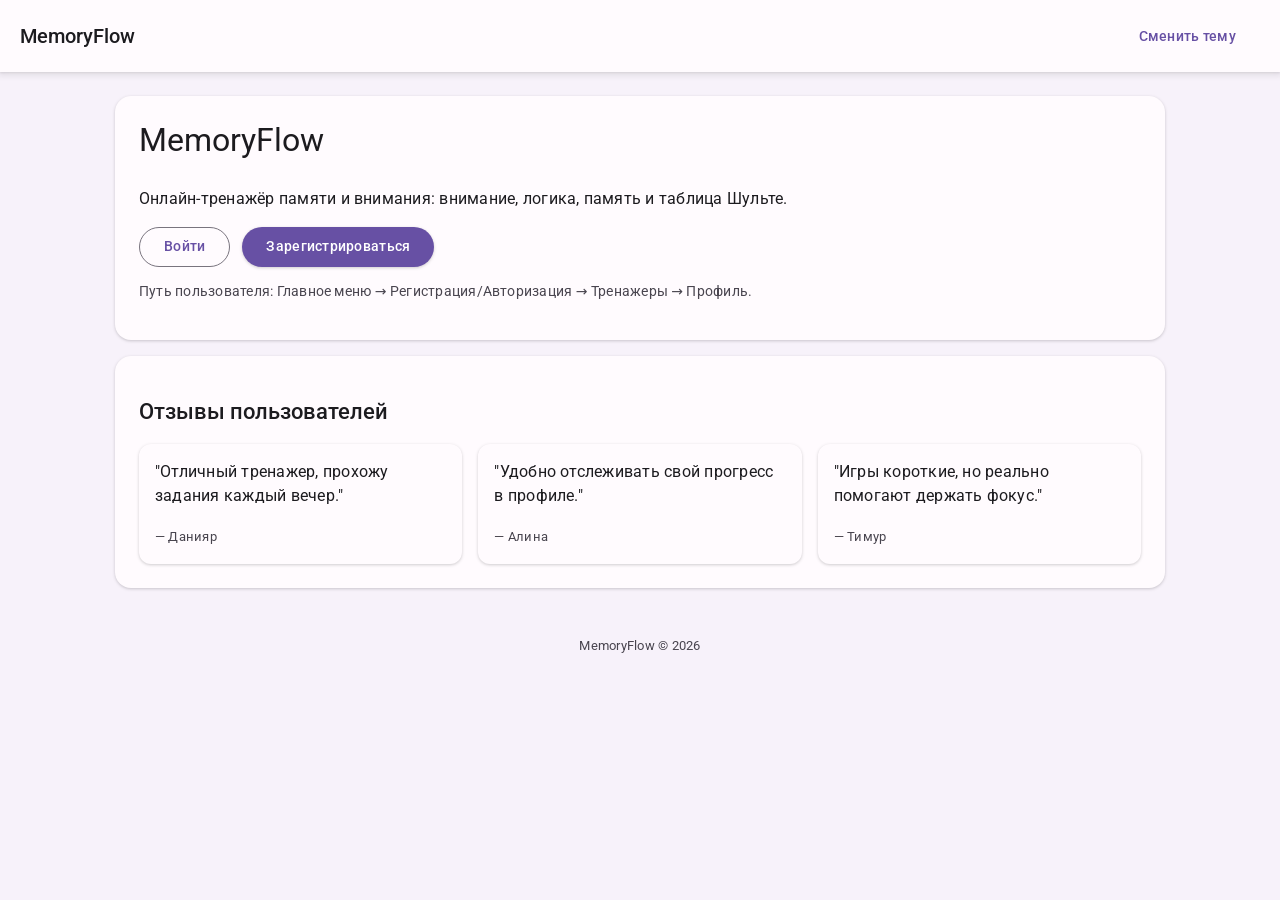
==== kursovaya2/index.html @ 817f9e87 "Для курсовой работы" ====
<!DOCTYPE html>
<html lang="ru">
<head>
  <meta charset="UTF-8">
  <meta name="viewport" content="width=device-width, initial-scale=1.0">
  <link rel="preconnect" href="https://fonts.googleapis.com">
  <link rel="preconnect" href="https://fonts.gstatic.com" crossorigin>
  <title>MemoryFlow — Главная</title>
  <link rel="stylesheet" href="styles.css">
</head>
<body>
  <header class="topbar">
    <a class="logo" href="index.html">MemoryFlow</a>
    <button id="themeToggle" class="btn btn-ghost" type="button">Сменить тему</button>
  </header>

  <main class="container">
    <section class="hero card">
      <h1>MemoryFlow</h1>
      <p>Онлайн-тренажёр памяти и внимания: внимание, логика, память и таблица Шульте.</p>
      <div class="row">
        <a class="btn" href="login.html">Войти</a>
        <a class="btn btn-primary" href="register.html">Зарегистрироваться</a>
      </div>
      <p class="hint">Путь пользователя: Главное меню → Регистрация/Авторизация → Тренажеры → Профиль.</p>
    </section>

    <section class="card">
      <h2>Отзывы пользователей</h2>
      <div class="reviews">
        <article class="review">
          <p>"Отличный тренажер, прохожу задания каждый вечер."</p>
          <span>— Данияр</span>
        </article>
        <article class="review">
          <p>"Удобно отслеживать свой прогресс в профиле."</p>
          <span>— Алина</span>
        </article>
        <article class="review">
          <p>"Игры короткие, но реально помогают держать фокус."</p>
          <span>— Тимур</span>
        </article>
      </div>
    </section>
  </main>

  <footer class="footer">MemoryFlow © 2026</footer>
  <script src="script.js"></script>
</body>
</html>
---- kursovaya2/styles.css ----
@import url("https://fonts.googleapis.com/css2?family=Roboto:wght@400;500;700&display=swap");

:root {
  /* Material 3–style tokens (flat surfaces + elevation) */
  --md-primary: #6750a4;
  --md-on-primary: #ffffff;
  --md-primary-container: #eaddff;
  --md-on-primary-container: #21005d;
  --md-surface: #fffbfe;
  --md-on-surface: #1c1b1f;
  --md-on-surface-variant: #49454f;
  --md-surface-container-low: #f7f2fa;
  --md-outline: #79747e;
  --md-outline-variant: #cac4d0;
  --md-shadow: rgba(0, 0, 0, 0.14);
  --md-shadow-soft: rgba(0, 0, 0, 0.08);
  --md-success: #006c4c;
  --md-success-container: #8df8cc;
  --md-error: #ba1a1a;
  --md-error-container: #ffdad6;

  --bg: var(--md-surface-container-low);
  --surface: var(--md-surface);
  --text: var(--md-on-surface);
  --muted: var(--md-on-surface-variant);
  --border: var(--md-outline-variant);
  --primary: var(--md-primary);
  --primary-hover: #5a4390;
  --primary-container: var(--md-primary-container);
  --on-primary-container: var(--md-on-primary-container);
  --success: var(--md-success);

  --elev-0: none;
  --elev-1:
    0 1px 2px var(--md-shadow-soft),
    0 1px 3px 1px var(--md-shadow-soft);
  --elev-2:
    0 1px 2px var(--md-shadow-soft),
    0 2px 6px 2px var(--md-shadow-soft);
  --elev-3:
    0 4px 8px 3px var(--md-shadow-soft),
    0 1px 3px var(--md-shadow);

  --radius-xs: 8px;
  --radius-sm: 12px;
  --radius-md: 16px;
  --radius-lg: 20px;
  --radius-full: 9999px;

  --ease-out: cubic-bezier(0.22, 1, 0.36, 1);
  --ease-smooth: cubic-bezier(0.4, 0, 0.2, 1);
  --ease-emphasized: cubic-bezier(0.2, 0, 0, 1);
  --dur-fast: 0.18s;
  --dur: 0.22s;
  --dur-slow: 0.5s;
}

body.dark {
  --md-primary: #d0bcff;
  --md-on-primary: #381e72;
  --md-primary-container: #4f378b;
  --md-on-primary-container: #eaddff;
  --md-surface: #1c1b1f;
  --md-on-surface: #e6e1e5;
  --md-on-surface-variant: #cac4d0;
  --md-surface-container-low: #141218;
  --md-outline: #948f99;
  --md-outline-variant: #49454f;
  --md-shadow: rgba(0, 0, 0, 0.35);
  --md-shadow-soft: rgba(0, 0, 0, 22%);
  --md-success: #54d3a3;
  --md-success-container: #005234;
  --md-error: #ffb4ab;
  --md-error-container: #93000a;

  --bg: var(--md-surface-container-low);
  --surface: var(--md-surface);
  --text: var(--md-on-surface);
  --muted: var(--md-on-surface-variant);
  --border: var(--md-outline-variant);
  --primary: var(--md-primary);
  --primary-hover: #c4b0f0;
  --primary-container: var(--md-primary-container);
  --on-primary-container: var(--md-on-primary-container);
  --success: var(--md-success);

  --elev-1:
    0 1px 3px 1px rgba(0, 0, 0, 0.22),
    0 1px 2px rgba(0, 0, 0, 0.28);
  --elev-2:
    0 2px 6px 2px rgba(0, 0, 0, 0.24),
    0 1px 2px rgba(0, 0, 0, 0.28);
  --elev-3:
    0 4px 8px 3px rgba(0, 0, 0, 0.28),
    0 1px 3px rgba(0, 0, 0, 0.32);
}

* {
  box-sizing: border-box;
}

html {
  scroll-behavior: smooth;
}

body {
  margin: 0;
  font-family: "Roboto", system-ui, -apple-system, "Segoe UI", sans-serif;
  font-size: 16px;
  line-height: 1.5;
  letter-spacing: 0.015em;
  color: var(--text);
  background: var(--bg);
  -webkit-font-smoothing: antialiased;
  transition:
    background-color var(--dur-slow) var(--ease-smooth),
    color var(--dur-slow) var(--ease-smooth);
}

h1,
h2,
h3,
h4 {
  font-weight: 500;
  letter-spacing: 0;
  line-height: 1.25;
}

h1 {
  font-size: 2rem;
  font-weight: 400;
}

h2 {
  font-size: 1.375rem;
}

h3 {
  font-size: 1.125rem;
}

@keyframes fade-in-up {
  from {
    opacity: 0;
    transform: translateY(10px);
  }
  to {
    opacity: 1;
    transform: translateY(0);
  }
}

@keyframes fade-in {
  from {
    opacity: 0;
  }
  to {
    opacity: 1;
  }
}

.topbar {
  display: flex;
  justify-content: space-between;
  align-items: center;
  padding: 16px 20px;
  background: var(--surface);
  position: sticky;
  top: 0;
  z-index: 10;
  box-shadow: var(--elev-2);
  border: none;
  transition:
    background-color var(--dur) var(--ease-smooth),
    box-shadow var(--dur) var(--ease-smooth);
}

.logo {
  font-weight: 500;
  font-size: 1.25rem;
  letter-spacing: 0;
  text-decoration: none;
  color: var(--text);
  transition: color var(--dur) var(--ease-smooth), opacity var(--dur-fast) var(--ease-smooth);
}

.logo:hover {
  opacity: 0.88;
}

.logo:focus-visible {
  outline: 2px solid var(--primary);
  outline-offset: 4px;
  border-radius: var(--radius-xs);
}

.container {
  width: min(1050px, 92%);
  margin: 24px auto;
}

.card {
  background: var(--surface);
  border: none;
  border-radius: var(--radius-md);
  padding: 24px;
  margin-bottom: 16px;
  box-shadow: var(--elev-1);
  transition:
    background-color var(--dur) var(--ease-smooth),
    box-shadow var(--dur) var(--ease-emphasized);
}

main.container > .card,
main.container > section.card {
  animation: fade-in-up var(--dur-slow) var(--ease-out) backwards;
}

main.container > .card:nth-child(1),
main.container > section.card:nth-child(1) {
  animation-delay: 0.04s;
}

main.container > .card:nth-child(2),
main.container > section.card:nth-child(2) {
  animation-delay: 0.12s;
}

main.container > .card:nth-child(3),
main.container > section.card:nth-child(3) {
  animation-delay: 0.2s;
}

.grid .trainer-card {
  animation: fade-in-up var(--dur-slow) var(--ease-out) backwards;
}

.grid .trainer-card:nth-child(1) {
  animation-delay: 0.08s;
}

.grid .trainer-card:nth-child(2) {
  animation-delay: 0.16s;
}

.grid .trainer-card:nth-child(3) {
  animation-delay: 0.24s;
}

.grid .trainer-card:nth-child(4) {
  animation-delay: 0.32s;
}

.kpi .card {
  animation: fade-in-up var(--dur-slow) var(--ease-out) backwards;
}

.kpi .card:nth-child(1) {
  animation-delay: 0.06s;
}

.kpi .card:nth-child(2) {
  animation-delay: 0.14s;
}

#logicAnswers .btn {
  animation: fade-in var(--dur) var(--ease-out) backwards;
}

#logicAnswers .btn:nth-child(1) {
  animation-delay: 0.04s;
}

#logicAnswers .btn:nth-child(2) {
  animation-delay: 0.1s;
}

#logicAnswers .btn:nth-child(3) {
  animation-delay: 0.16s;
}

.hero h1 {
  margin-top: 0;
}

.row {
  display: flex;
  gap: 12px;
  flex-wrap: wrap;
  align-items: center;
}

/* Material: filled, outlined (default), text (ghost) */
.btn {
  position: relative;
  display: inline-flex;
  align-items: center;
  justify-content: center;
  min-height: 40px;
  padding: 0 24px;
  border: 1px solid var(--md-outline);
  border-radius: var(--radius-lg);
  text-decoration: none;
  font-family: inherit;
  font-size: 0.875rem;
  font-weight: 500;
  letter-spacing: 0.02em;
  color: var(--primary);
  background: transparent;
  cursor: pointer;
  overflow: hidden;
  box-shadow: var(--elev-0);
  transition:
    background-color var(--dur) var(--ease-smooth),
    border-color var(--dur) var(--ease-smooth),
    color var(--dur) var(--ease-smooth),
    box-shadow var(--dur) var(--ease-emphasized);
}

.btn:hover {
  border-color: var(--primary);
  background: color-mix(in srgb, var(--primary) 8%, transparent);
  box-shadow: var(--elev-0);
  transform: none;
}

.btn:active {
  transform: none;
  background: color-mix(in srgb, var(--primary) 14%, transparent);
}

.btn:focus-visible {
  outline: 2px solid var(--primary);
  outline-offset: 2px;
}

.btn-primary {
  border: none;
  background: var(--primary);
  color: var(--md-on-primary);
  box-shadow: var(--elev-1);
}

.btn-primary:hover {
  border: none;
  background: var(--primary-hover);
  color: var(--md-on-primary);
  box-shadow: var(--elev-2);
}

.btn-primary:active {
  box-shadow: var(--elev-1);
}

.btn-ghost {
  border: none;
  color: var(--primary);
  background: transparent;
}

.btn-ghost:hover {
  background: color-mix(in srgb, var(--primary) 8%, transparent);
  box-shadow: var(--elev-0);
}

.hint {
  color: var(--muted);
  font-size: 0.875rem;
}

.list {
  margin: 0;
  padding-left: 20px;
}

.reviews {
  display: grid;
  grid-template-columns: repeat(auto-fit, minmax(220px, 1fr));
  gap: 16px;
}

.review {
  background: var(--surface);
  border: none;
  border-radius: var(--radius-sm);
  padding: 16px;
  box-shadow: var(--elev-1);
  transition:
    background-color var(--dur) var(--ease-smooth),
    box-shadow var(--dur) var(--ease-emphasized);
  animation: fade-in var(--dur-slow) var(--ease-out) backwards;
}

.review:nth-child(1) {
  animation-delay: 0.15s;
}

.review:nth-child(2) {
  animation-delay: 0.22s;
}

.review:nth-child(3) {
  animation-delay: 0.29s;
}

.review:hover {
  box-shadow: var(--elev-3);
}

.review p {
  margin-top: 0;
}

.review span {
  color: var(--muted);
  font-size: 0.8125rem;
}

.form {
  max-width: 460px;
}

.field {
  display: flex;
  flex-direction: column;
  gap: 8px;
  margin-bottom: 16px;
  font-size: 0.875rem;
  font-weight: 500;
  color: var(--text);
}

input {
  min-height: 56px;
  padding: 0 16px;
  border: 1px solid var(--md-outline);
  border-radius: var(--radius-xs);
  background: var(--surface);
  color: var(--text);
  font-family: inherit;
  font-size: 1rem;
  transition:
    border-color var(--dur) var(--ease-smooth),
    box-shadow var(--dur) var(--ease-smooth),
    background-color var(--dur) var(--ease-smooth);
}

input:hover {
  border-color: var(--text);
}

input:focus {
  outline: none;
  border-color: var(--primary);
  border-width: 2px;
  padding: 0 15px;
  box-shadow: none;
}

.message {
  min-height: 20px;
  color: var(--muted);
  font-size: 0.875rem;
}

.grid {
  display: grid;
  grid-template-columns: repeat(auto-fit, minmax(240px, 1fr));
  gap: 16px;
}

.trainer-card {
  transition:
    box-shadow var(--dur) var(--ease-emphasized),
    transform var(--dur) var(--ease-out);
}

.trainer-card:hover {
  transform: none;
  box-shadow: var(--elev-3);
}

.trainer-card h3 {
  margin-top: 0;
}

.kpi {
  display: grid;
  grid-template-columns: repeat(auto-fit, minmax(180px, 1fr));
  gap: 16px;
}

.kpi .value {
  font-size: 1.75rem;
  font-weight: 500;
  letter-spacing: 0;
}

.progress-list {
  display: grid;
  gap: 12px;
}

.progress-item {
  border: none;
  border-radius: var(--radius-sm);
  padding: 16px;
  background: color-mix(in srgb, var(--surface) 92%, var(--primary) 8%);
  box-shadow: var(--elev-0);
  transition:
    background-color var(--dur) var(--ease-smooth),
    box-shadow var(--dur) var(--ease-smooth);
}

body.dark .progress-item {
  background: color-mix(in srgb, var(--surface) 88%, var(--primary) 12%);
}

.bar {
  width: 100%;
  height: 8px;
  background: var(--md-outline-variant);
  border-radius: var(--radius-full);
  overflow: hidden;
}

.bar > span {
  display: block;
  height: 100%;
  background: var(--success);
  transition: width var(--dur-slow) var(--ease-out);
  border-radius: inherit;
}

.game-board {
  display: grid;
  gap: 10px;
  margin: 16px 0;
}

.attention-cells {
  grid-template-columns: repeat(4, 56px);
}

.cell {
  width: 56px;
  height: 56px;
  border: none;
  border-radius: var(--radius-xs);
  background: var(--surface);
  box-shadow: var(--elev-1);
  cursor: pointer;
  transition:
    background-color var(--dur) var(--ease-smooth),
    box-shadow var(--dur) var(--ease-emphasized),
    transform var(--dur-fast) var(--ease-out);
}

.cell:hover:not(:disabled) {
  transform: scale(1.03);
  box-shadow: var(--elev-2);
}

.cell:active:not(:disabled) {
  transform: scale(0.98);
  box-shadow: var(--elev-1);
}

.cell:focus-visible {
  outline: 2px solid var(--primary);
  outline-offset: 2px;
}

.cell.target {
  background: var(--primary-container);
  box-shadow: var(--elev-2);
}

body.dark .cell.target {
  background: var(--primary-container);
  color: var(--on-primary-container);
}

.cell.cell-hit {
  background: var(--md-success-container) !important;
  color: #002114;
  box-shadow: var(--elev-1);
}

body.dark .cell.cell-hit {
  background: #54d3a3 !important;
  color: #003822;
}

.cell.cell-miss {
  background: var(--md-error-container) !important;
  color: #410002;
  box-shadow: var(--elev-1);
}

body.dark .cell.cell-miss {
  background: #ffb4ab !important;
  color: #690005;
}

.memory-sequence {
  font-size: 1.75rem;
  font-weight: 500;
  letter-spacing: 0.35em;
  margin: 16px 0;
  min-height: 2.2rem;
  color: var(--text);
  transition:
    opacity var(--dur) var(--ease-smooth),
    letter-spacing var(--dur-slow) var(--ease-smooth);
}

.memory-sequence.is-hiding {
  opacity: 0.42;
  letter-spacing: 0.2em;
}

.celebration-layer {
  pointer-events: none;
  position: fixed;
  inset: 0;
  z-index: 10000;
  overflow: hidden;
}

.confetti-piece {
  position: absolute;
  top: -20px;
  width: 9px;
  height: 14px;
  border-radius: 2px;
  opacity: 0.95;
  animation: confetti-fall linear forwards;
}

.confetti-piece--wide {
  width: 14px;
  height: 9px;
}

@keyframes confetti-fall {
  0% {
    transform: translateY(0) translateX(0) rotate(0deg);
    opacity: 1;
  }
  100% {
    transform: translateY(110vh) translateX(calc((var(--confetti-drift, 0.5) - 0.5) * 140px)) rotate(680deg);
    opacity: 0.12;
  }
}

body.victory-glow {
  animation: victory-screen-flash 0.65s var(--ease-out);
}

@keyframes victory-screen-flash {
  0% {
    filter: brightness(1);
  }
  40% {
    filter: brightness(1.06) saturate(1.12);
  }
  100% {
    filter: brightness(1);
  }
}

.message.victory-pulse {
  color: var(--success);
  font-weight: 500;
  font-size: 1rem;
  animation: victory-text-pop 0.55s var(--ease-out);
}

@keyframes victory-text-pop {
  0% {
    transform: scale(0.96);
    opacity: 0.75;
  }
  50% {
    transform: scale(1.03);
  }
  100% {
    transform: scale(1);
    opacity: 1;
  }
}

.schulte-board {
  grid-template-columns: repeat(5, minmax(0, 1fr));
  gap: 8px;
  max-width: 400px;
  margin: 16px 0;
}

.schulte-cell {
  aspect-ratio: 1;
  min-height: 48px;
  border: none;
  border-radius: var(--radius-xs);
  background: var(--surface);
  box-shadow: var(--elev-1);
  font-family: inherit;
  font-size: 1.0625rem;
  font-weight: 500;
  color: var(--text);
  cursor: pointer;
  transition:
    background-color var(--dur) var(--ease-smooth),
    box-shadow var(--dur) var(--ease-emphasized),
    transform var(--dur-fast) var(--ease-out),
    color var(--dur) var(--ease-smooth),
    opacity var(--dur) var(--ease-smooth);
}

.schulte-cell:hover:not(:disabled) {
  box-shadow: var(--elev-2);
}

.schulte-cell:active:not(:disabled) {
  transform: scale(0.97);
}

.schulte-cell:disabled {
  cursor: default;
}

.schulte-cell.schulte-done {
  background: var(--primary-container);
  color: var(--on-primary-container);
  opacity: 0.88;
}

.schulte-cell.schulte-wrong {
  background: var(--md-error-container);
  animation: schulte-shake 0.4s var(--ease-smooth);
}

@keyframes schulte-shake {
  0%,
  100% {
    transform: translateX(0);
  }
  22% {
    transform: translateX(-6px);
  }
  66% {
    transform: translateX(6px);
  }
}

.schulte-meta {
  display: flex;
  flex-wrap: wrap;
  gap: 12px 24px;
  align-items: center;
  margin: 12px 0 0;
  font-size: 0.875rem;
  color: var(--muted);
}

.footer {
  text-align: center;
  color: var(--muted);
  padding: 24px 16px;
  font-size: 0.8125rem;
  transition: color var(--dur) var(--ease-smooth);
}

@supports not (color: color-mix(in srgb, white 50%, black)) {
  .btn:hover {
    background: rgba(103, 80, 164, 0.08);
  }

  .btn:active {
    background: rgba(103, 80, 164, 0.14);
  }

  .btn-ghost:hover {
    background: rgba(103, 80, 164, 0.08);
  }

  body.dark .btn:hover {
    background: rgba(208, 188, 255, 0.1);
  }

  body.dark .btn:active {
    background: rgba(208, 188, 255, 0.16);
  }

  body.dark .btn-ghost:hover {
    background: rgba(208, 188, 255, 0.1);
  }

  .progress-item {
    background: var(--surface);
    border: 1px solid var(--md-outline-variant);
  }
}

@media (prefers-reduced-motion: reduce) {
  html {
    scroll-behavior: auto;
  }

  body,
  .topbar,
  .logo,
  .card,
  .btn,
  .review,
  input,
  .trainer-card,
  .grid .trainer-card,
  .kpi .card,
  #logicAnswers .btn,
  .progress-item,
  .bar > span,
  .cell,
  .schulte-cell,
  .memory-sequence,
  .footer,
  .confetti-piece,
  body.victory-glow,
  .message.victory-pulse,
  .schulte-cell.schulte-wrong {
    transition: none !important;
    animation: none !important;
  }

  .celebration-layer {
    display: none;
  }

  .review:hover,
  .trainer-card:hover,
  .cell:hover:not(:disabled) {
    transform: none;
  }
}
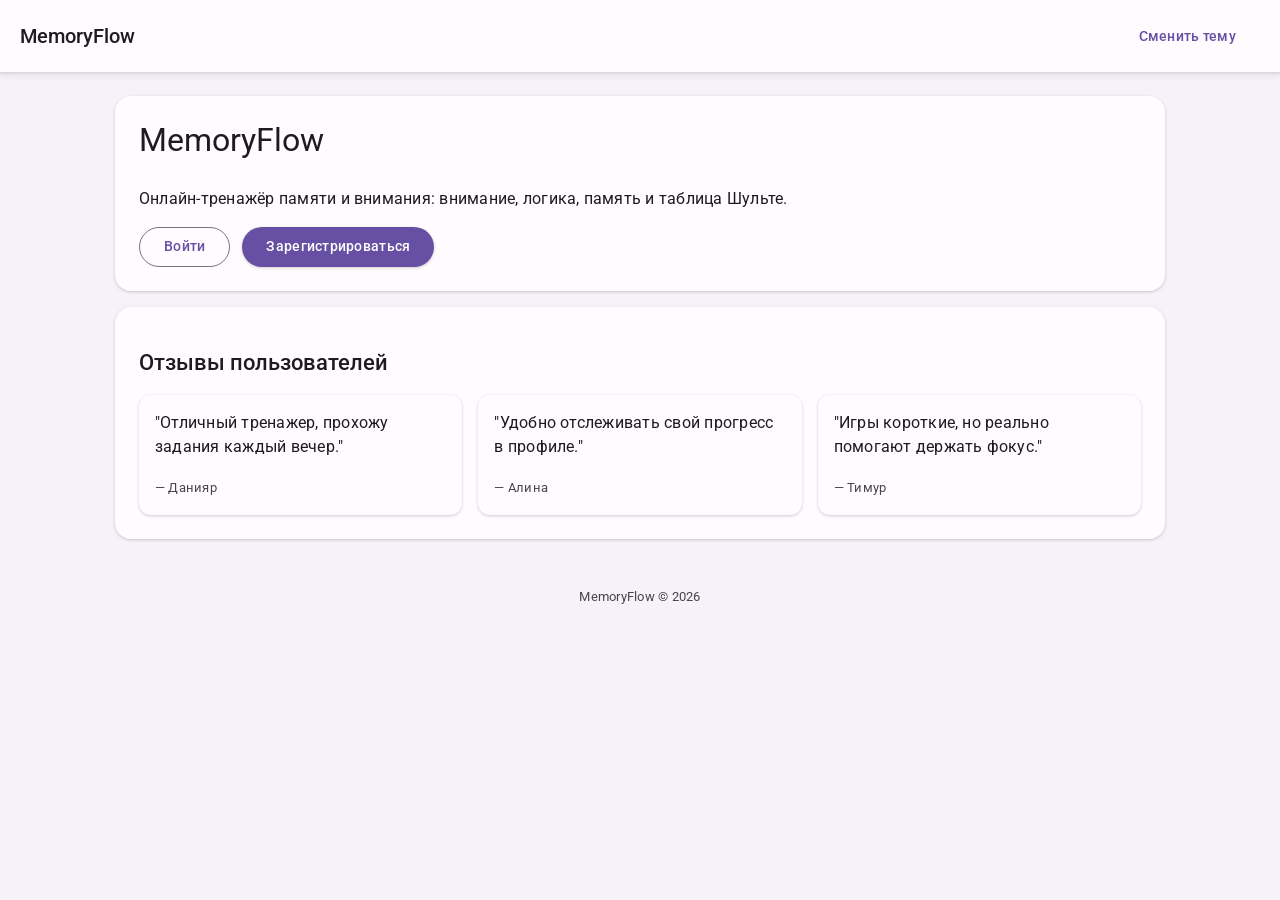
==== commit 8d812f53: "Update index.html" ====
--- a/kursovaya2/index.html
+++ b/kursovaya2/index.html
@@ -2,7 +2,7 @@
 <html lang="ru">
 <head>
   <meta charset="UTF-8">
-  <meta name="viewport" content="width=device-width, initial-scale=1.0">
+  <meta name="viewport" content="width=device-width, initial-scale=1.0, viewport-fit=cover">
   <link rel="preconnect" href="https://fonts.googleapis.com">
   <link rel="preconnect" href="https://fonts.gstatic.com" crossorigin>
   <title>MemoryFlow — Главная</title>
@@ -22,7 +22,6 @@
         <a class="btn" href="login.html">Войти</a>
         <a class="btn btn-primary" href="register.html">Зарегистрироваться</a>
       </div>
-      <p class="hint">Путь пользователя: Главное меню → Регистрация/Авторизация → Тренажеры → Профиль.</p>
     </section>
 
     <section class="card">
--- a/kursovaya2/styles.css
+++ b/kursovaya2/styles.css
@@ -101,6 +101,8 @@
 
 html {
   scroll-behavior: smooth;
+  -webkit-text-size-adjust: 100%;
+  text-size-adjust: 100%;
 }
 
 body {
@@ -772,6 +774,191 @@
   transition: color var(--dur) var(--ease-smooth);
 }
 
+@media (max-width: 720px) {
+  body {
+    font-size: 15px;
+  }
+
+  h1 {
+    font-size: 1.625rem;
+  }
+
+  h2 {
+    font-size: 1.2rem;
+  }
+
+  h3 {
+    font-size: 1.05rem;
+  }
+
+  .topbar {
+    padding: 12px max(14px, env(safe-area-inset-right, 0px)) 12px
+      max(14px, env(safe-area-inset-left, 0px));
+    flex-wrap: wrap;
+    gap: 10px;
+    row-gap: 8px;
+  }
+
+  .topbar .logo {
+    flex: 1 1 auto;
+    min-width: 0;
+    font-size: 1.125rem;
+  }
+
+  .topbar > .row {
+    flex-direction: row;
+    flex-wrap: wrap;
+    justify-content: flex-end;
+    align-items: center;
+    gap: 8px;
+  }
+
+  .topbar > .row .btn {
+    width: auto;
+    min-height: 44px;
+    padding: 0 16px;
+  }
+
+  .container {
+    width: 100%;
+    max-width: 100%;
+    margin: 16px auto;
+    padding-left: max(16px, env(safe-area-inset-left, 0px));
+    padding-right: max(16px, env(safe-area-inset-right, 0px));
+  }
+
+  .card {
+    padding: 18px 16px;
+    border-radius: var(--radius-sm);
+    margin-bottom: 12px;
+  }
+
+  .btn {
+    min-height: 44px;
+    touch-action: manipulation;
+  }
+
+  .row {
+    flex-direction: column;
+    align-items: stretch;
+    gap: 10px;
+  }
+
+  .row .btn {
+    width: 100%;
+    justify-content: center;
+  }
+
+  .grid {
+    grid-template-columns: 1fr;
+    gap: 12px;
+  }
+
+  .reviews {
+    grid-template-columns: 1fr;
+    min-width: 0;
+    gap: 12px;
+  }
+
+  .kpi {
+    grid-template-columns: 1fr;
+    gap: 12px;
+  }
+
+  .kpi .card {
+    padding: 16px;
+  }
+
+  .form {
+    max-width: none;
+  }
+
+  .attention-cells {
+    grid-template-columns: repeat(4, minmax(0, 1fr));
+    width: 100%;
+    max-width: min(100%, 340px);
+    margin-left: auto;
+    margin-right: auto;
+    gap: 8px;
+  }
+
+  .cell {
+    width: 100%;
+    height: auto;
+    min-width: 0;
+    min-height: 44px;
+    aspect-ratio: 1;
+  }
+
+  .schulte-board {
+    max-width: none;
+    width: 100%;
+    gap: 6px;
+  }
+
+  .schulte-cell {
+    min-height: 0;
+    font-size: clamp(0.75rem, 3.8vw, 1rem);
+    padding: 2px;
+  }
+
+  .memory-sequence {
+    font-size: clamp(1rem, 5vw, 1.35rem);
+    letter-spacing: 0.15em;
+    overflow-wrap: anywhere;
+  }
+
+  .memory-sequence.is-hiding {
+    letter-spacing: 0.08em;
+  }
+
+  .message.victory-pulse {
+    font-size: 0.9375rem;
+  }
+
+  .schulte-meta {
+    flex-direction: column;
+    align-items: flex-start;
+    gap: 6px;
+  }
+
+  main .card h1 {
+    overflow-wrap: anywhere;
+  }
+
+  .footer {
+    padding: 20px max(16px, env(safe-area-inset-left, 0px))
+      max(24px, env(safe-area-inset-bottom, 0px)) max(16px, env(safe-area-inset-right, 0px));
+  }
+
+  .review:hover {
+    box-shadow: var(--elev-1);
+  }
+
+  .trainer-card:hover {
+    box-shadow: var(--elev-2);
+  }
+}
+
+@media (max-width: 380px) {
+  h1 {
+    font-size: 1.45rem;
+  }
+
+  .card {
+    padding: 16px 14px;
+  }
+
+  .topbar .logo {
+    font-size: 1.05rem;
+  }
+
+  .attention-cells {
+    max-width: 100%;
+    gap: 6px;
+  }
+}
+
 @supports not (color: color-mix(in srgb, white 50%, black)) {
   .btn:hover {
     background: rgba(103, 80, 164, 0.08);
